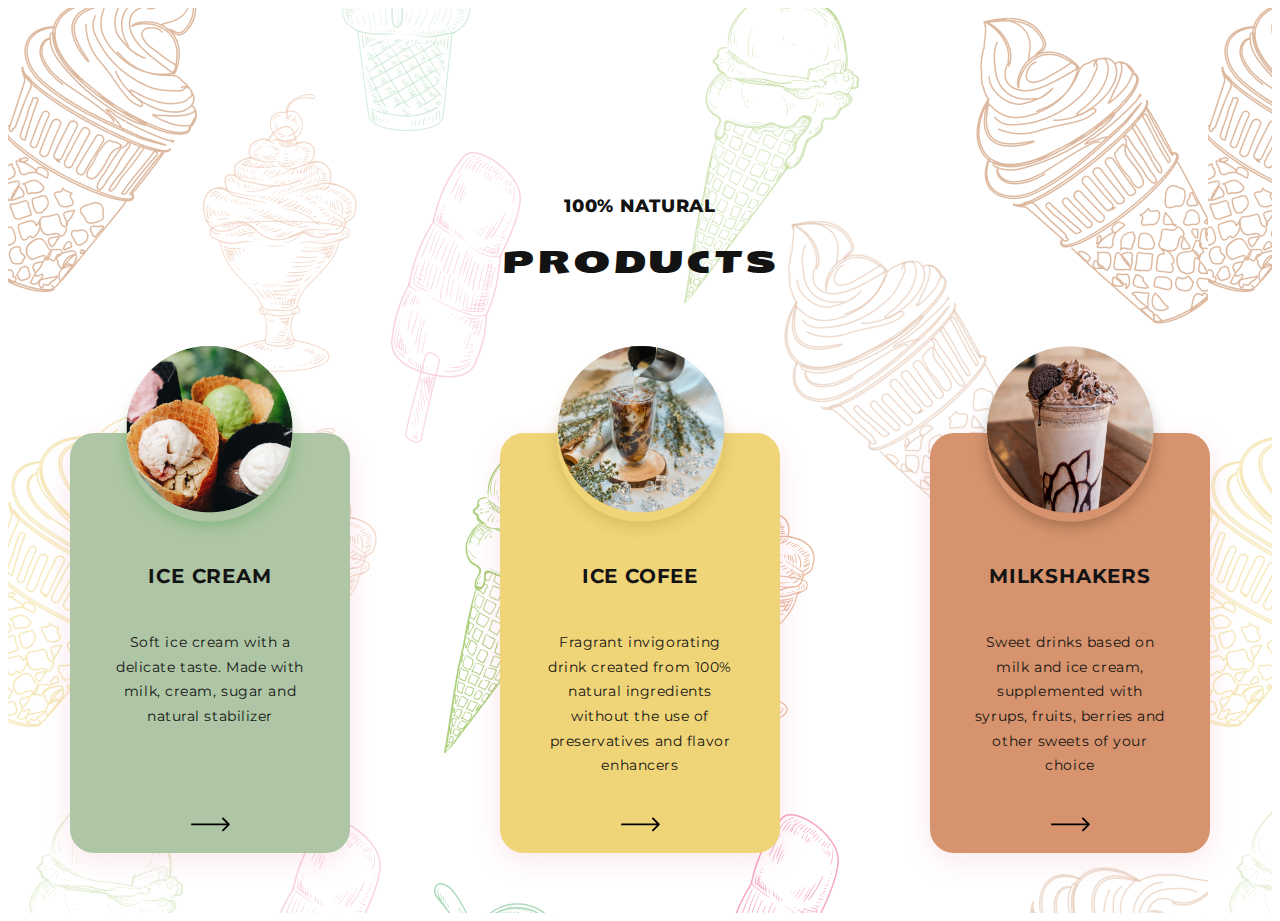
==== index.html @ 80692895 "work" ====
<!DOCTYPE html>
<html lang="en">
<head>
    <meta charset="UTF-8">
    <meta http-equiv="X-UA-Compatible" content="IE=edge">
    <meta name="viewport" content="width=device-width, initial-scale=1.0">
    <title>Document</title>
    <link rel="preconnect" href="https://fonts.googleapis.com">
    <link rel="preconnect" href="https://fonts.gstatic.com" crossorigin>
    <link
        href="https://fonts.googleapis.com/css2?family=Montserrat:wght@400;700&family=Raleway:wght@700&family=Roboto:wght@400;500;700;900&display=swap"
        rel="stylesheet">
        <link rel="preconnect" href="https://fonts.googleapis.com">
        <link rel="preconnect" href="https://fonts.gstatic.com" crossorigin>
        <link
            href="https://fonts.googleapis.com/css2?family=Montserrat:wght@400;700&family=Raleway:wght@700&family=Roboto:wght@400;500;700;900&family=Seymour+One&display=swap"
            rel="stylesheet">
        <link rel="stylesheet" href="https://cdnjs.cloudflare.com/ajax/libs/modern-normalize/1.1.0/modern-normalize.min.css"
            integrity="sha512-wpPYUAdjBVSE4KJnH1VR1HeZfpl1ub8YT/NKx4PuQ5NmX2tKuGu6U/JRp5y+Y8XG2tV+wKQpNHVUX03MfMFn9Q=="
            crossorigin="anonymous" referrerpolicy="no-referrer" />
            <link href="https://unpkg.com/aos@2.3.1/dist/aos.css" rel="stylesheet">
            <link rel="stylesheet" href="https://cdnjs.cloudflare.com/ajax/libs/animate.css/4.1.1/animate.min.css" />
    <link rel="stylesheet" href="./css/styles.css">
    <link rel="stylesheet" href="./css/main.css">
    
</head>
<body>
<section class="section">

    <div class="container">
        <div>
        <p class="ice">
        <label  for="" >100% natural</label>
        </p>
        </div>

        <h2 class="about">products</h2>
        <ul class="ice-card">
                    <div class="box1">
                    <li class="cards">
                    <img src="./img/Frame 65.png" class="img-ice" alt="картинка">
                    <div class="name-ice-name">
                    <h3 class="ice-name">ICE CREAM</h3>
                    <p class="name">Soft ice cream with a delicate taste. Made with milk, cream, sugar and natural stabilizer</p>
                    </div>
                <button type="button" class="btn">
                <svg class="" width="55px" height="15px">
                <use href="./img/icons.svg#icon-Frame-54"></use>
               </svg>
               </a>
               </button>
               </li>
               </div>
            
                    <div class="box2">
                        <li class="cards">
                            <img src="./img/Frame 66.png" class="img-ice" alt="картинка">
                        <div class="name-ice-name">
                            <h3 class="ice-name">ICE COFEE</h3>
                            <p class="name">Fragrant invigorating drink created from 100% natural ingredients without the use of preservatives and flavor enhancers</p>
                            </div>
                            <button type="button" class="btn">
                                    <svg class="arrow" width="55px" height="15px">
                                        <use href="./img/icons.svg#icon-Frame-54"></use>
                                    </svg>
                                </a>
                            </button>
                        </li>
                        </div>
                        
                        <div class="box3">
                        <li class="cards"><img src="./img/Frame 67.png" class="img-ice" alt="картинка">
                            <div class="name-ice-name">
                            <h3 class="ice-name">MILKSHAKERS</h3>
                            <p class="name">Sweet drinks based on milk and ice cream, supplemented with syrups, fruits, berries and other sweets of your choice</p>
                            </div>
                            <button type="button" class="btn">
                                    <svg class="" width="55px" height="15px">
                                        <use href="./img/icons.svg#icon-Frame-54"></use>
                                    </svg>
                                </a>
                            </button>
                        </li>
                        </div>
                       
            
        </ul>
    </div>
</section>

    
        
</body>
</html>
---- css/styles.css ----

---- css/main.css ----
p,
h1,
h2,
h3,
h4,
h5,
h6 {
  margin: 0;
}

ul {
  margin: 0;
  padding-left: 0;
}

ul {
  list-style: none;
}

button {
  cursor: pointer;
}

.btn {
  display: block;
  justify-content: center;
  margin-left: auto;
  margin-right: auto;
  margin-top: 60px;
  border-color: transparent;
  background: transparent;
}

.btn :hover {
  fill: #2196F3;
}

.section {
  width: 100%;
  height: 100%;
  margin-left: auto;
  margin-right: auto;
  padding-top: 60px;
  padding-bottom: 60px;
  background-image: url(../img/Frame\ 18.jpg);
}

@media screen and (min-width: 768px) {
  .section {
    padding-top: 80px;
    padding-bottom: 80px;
  }
}
@media screen and (min-width: 1200px) {
  .section {
    padding-top: 120px;
    padding-bottom: 60px;
  }
}
.container {
  width: 1200px;
  padding-left: 15px;
  padding-right: 15px;
  margin-left: auto;
  margin-right: auto;
}

@media screen and (min-width: 320px) {
  .container {
    width: 320px;
  }
}
@media screen and (min-width: 480px) {
  .container {
    width: 480px;
  }
}
@media screen and (min-width: 768px) {
  .container {
    width: 768px;
  }
}
@media screen and (min-width: 1200px) {
  .container {
    width: 1200px;
  }
}
.box1 {
  width: 280px;
  height: 420px;
  background: #AEC6A5;
  box-shadow: 0px 8px 30px rgba(212, 20, 67, 0.1);
  border-radius: 24px;
}

.box2 {
  width: 280px;
  height: 420px;
  background: #EFD478;
  box-shadow: 0px 8px 30px rgba(212, 20, 67, 0.1);
  border-radius: 24px;
}

.box3 {
  width: 280px;
  height: 420px;
  background: #D6936D;
  box-shadow: 0px 8px 30px rgba(212, 20, 67, 0.1);
  border-radius: 24px;
}

.ice {
  font-family: "Montserrat";
  font-style: normal;
  font-weight: 800;
  font-size: 18px;
  line-height: 37px;
  text-align: center;
  letter-spacing: 0.04em;
  text-transform: uppercase;
  color: #131313;
  margin-bottom: 12px;
  margin-top: 60px;
}

.about {
  font-family: "Seymour One";
  font-style: normal;
  font-weight: 400;
  font-size: 30px;
  line-height: 45px;
  text-align: center;
  letter-spacing: 0.06em;
  text-transform: uppercase;
  color: #131313;
  margin-top: 15px;
  margin-bottom: 148px;
}

.img-ice {
  position: absolute;
  width: 200px;
  height: 200px;
  top: -215px;
  right: 40px;
}

.cards {
  position: relative;
  width: 280px;
}

.ice-card {
  display: flex;
  flex-wrap: wrap;
  gap: 150px;
  justify-content: center;
}

.name-ice-name {
  text-align: center;
}

.ice-name {
  text-align: center;
  margin-bottom: 35px;
  margin-top: 125px;
  font-family: "Montserrat";
  font-style: normal;
  font-weight: 700;
  font-size: 20px;
  line-height: 37px;
  letter-spacing: 0.04em;
  text-transform: uppercase;
  color: #131313;
}

.name {
  width: 200px;
  height: 124px;
  font-family: "Montserrat";
  font-style: normal;
  font-weight: 400;
  font-size: 14px;
  line-height: 176%;
  letter-spacing: 0.04em;
  color: #131313;
  margin-left: auto;
  margin-right: auto;
}/*# sourceMappingURL=main.css.map */
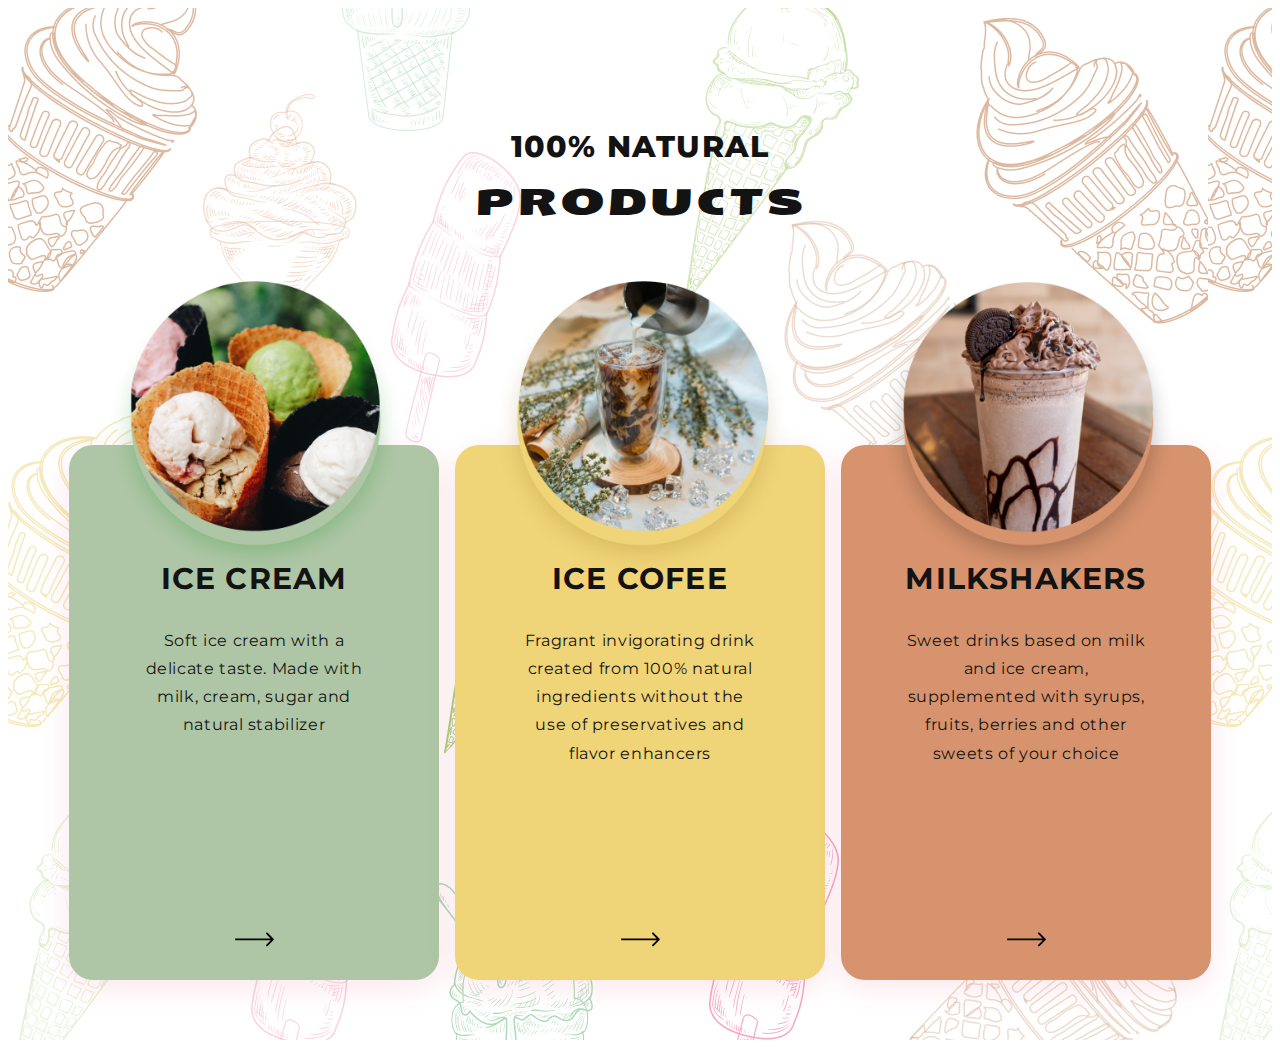
==== commit 3bd6712f: "progect" ====
--- a/index.html
+++ b/index.html
@@ -44,7 +44,7 @@
                     <p class="name">Soft ice cream with a delicate taste. Made with milk, cream, sugar and natural stabilizer</p>
                     </div>
                 <button type="button" class="btn">
-                <svg class="" width="55px" height="15px">
+                <svg class="arrow" width="55px" height="15px">
                 <use href="./img/icons.svg#icon-Frame-54"></use>
                </svg>
                </a>
@@ -75,7 +75,7 @@
                             <p class="name">Sweet drinks based on milk and ice cream, supplemented with syrups, fruits, berries and other sweets of your choice</p>
                             </div>
                             <button type="button" class="btn">
-                                    <svg class="" width="55px" height="15px">
+                                    <svg class="arrow" width="55px" height="15px">
                                         <use href="./img/icons.svg#icon-Frame-54"></use>
                                     </svg>
                                 </a>
--- a/css/main.css
+++ b/css/main.css
@@ -26,12 +26,26 @@
   justify-content: center;
   margin-left: auto;
   margin-right: auto;
-  margin-top: 60px;
+  margin-top: 80px;
   border-color: transparent;
   background: transparent;
 }
+@media screen and (min-width: 768px) {
+  .btn {
+    margin-top: 40px;
+  }
+}
+@media screen and (min-width: 1200px) {
+  .btn {
+    margin-top: 160px;
+  }
+}
 
 .btn :hover {
+  fill: #2196F3;
+}
+
+.btn:focus {
   fill: #2196F3;
 }
 
@@ -47,7 +61,7 @@
 
 @media screen and (min-width: 768px) {
   .section {
-    padding-top: 80px;
+    padding-top: 60px;
     padding-bottom: 80px;
   }
 }
@@ -92,6 +106,18 @@
   box-shadow: 0px 8px 30px rgba(212, 20, 67, 0.1);
   border-radius: 24px;
 }
+@media screen and (min-width: 768px) {
+  .box1 {
+    width: 224px;
+    height: 428px;
+  }
+}
+@media screen and (min-width: 1200px) {
+  .box1 {
+    width: 370px;
+    height: 535px;
+  }
+}
 
 .box2 {
   width: 280px;
@@ -100,6 +126,18 @@
   box-shadow: 0px 8px 30px rgba(212, 20, 67, 0.1);
   border-radius: 24px;
 }
+@media screen and (min-width: 768px) {
+  .box2 {
+    width: 224px;
+    height: 428px;
+  }
+}
+@media screen and (min-width: 1200px) {
+  .box2 {
+    width: 370px;
+    height: 535px;
+  }
+}
 
 .box3 {
   width: 280px;
@@ -107,6 +145,18 @@
   background: #D6936D;
   box-shadow: 0px 8px 30px rgba(212, 20, 67, 0.1);
   border-radius: 24px;
+}
+@media screen and (min-width: 768px) {
+  .box3 {
+    width: 224px;
+    height: 428px;
+  }
+}
+@media screen and (min-width: 1200px) {
+  .box3 {
+    width: 370px;
+    height: 535px;
+  }
 }
 
 .ice {
@@ -122,6 +172,17 @@
   margin-bottom: 12px;
   margin-top: 60px;
 }
+@media screen and (min-width: 768px) {
+  .ice {
+    font-size: 22px;
+  }
+}
+@media screen and (min-width: 1200px) {
+  .ice {
+    font-size: 30px;
+    margin-top: 0;
+  }
+}
 
 .about {
   font-family: "Seymour One";
@@ -137,17 +198,51 @@
   margin-bottom: 148px;
 }
 
+@media screen and (min-width: 768px) {
+  .about {
+    font-size: 34px;
+  }
+}
+@media screen and (min-width: 1200px) {
+  .about {
+    font-size: 36px;
+    margin-bottom: 220px;
+  }
+}
 .img-ice {
   position: absolute;
   width: 200px;
   height: 200px;
-  top: -215px;
+  top: -190px;
   right: 40px;
 }
 
+@media screen and (min-width: 768px) {
+  .img-ice {
+    right: 11px;
+  }
+}
+@media screen and (min-width: 1200px) {
+  .img-ice {
+    width: 300px;
+    height: 300px;
+    right: 33px;
+    top: -283px;
+  }
+}
 .cards {
   position: relative;
   width: 280px;
+}
+@media screen and (min-width: 768px) {
+  .cards {
+    width: 225px;
+  }
+}
+@media screen and (min-width: 1200px) {
+  .cards {
+    width: 370px;
+  }
 }
 
 .ice-card {
@@ -157,6 +252,13 @@
   justify-content: center;
 }
 
+@media screen and (min-width: 768px) {
+  .ice-card {
+    display: flex;
+    gap: 16px;
+    justify-content: center;
+  }
+}
 .name-ice-name {
   text-align: center;
 }
@@ -164,7 +266,7 @@
 .ice-name {
   text-align: center;
   margin-bottom: 35px;
-  margin-top: 125px;
+  margin-top: 105px;
   font-family: "Montserrat";
   font-style: normal;
   font-weight: 700;
@@ -173,6 +275,18 @@
   letter-spacing: 0.04em;
   text-transform: uppercase;
   color: #131313;
+}
+@media screen and (min-width: 768px) {
+  .ice-name {
+    font-size: 22px;
+    margin-bottom: 25px;
+    margin-top: 115px;
+  }
+}
+@media screen and (min-width: 1200px) {
+  .ice-name {
+    font-size: 30px;
+  }
 }
 
 .name {
@@ -187,4 +301,19 @@
   color: #131313;
   margin-left: auto;
   margin-right: auto;
+  margin-top: 30px;
+}
+@media screen and (min-width: 768px) {
+  .name {
+    width: 172px;
+    height: 174px;
+    font-size: 14px;
+  }
+}
+@media screen and (min-width: 1200px) {
+  .name {
+    width: 242px;
+    height: 142px;
+    font-size: 16px;
+  }
 }/*# sourceMappingURL=main.css.map */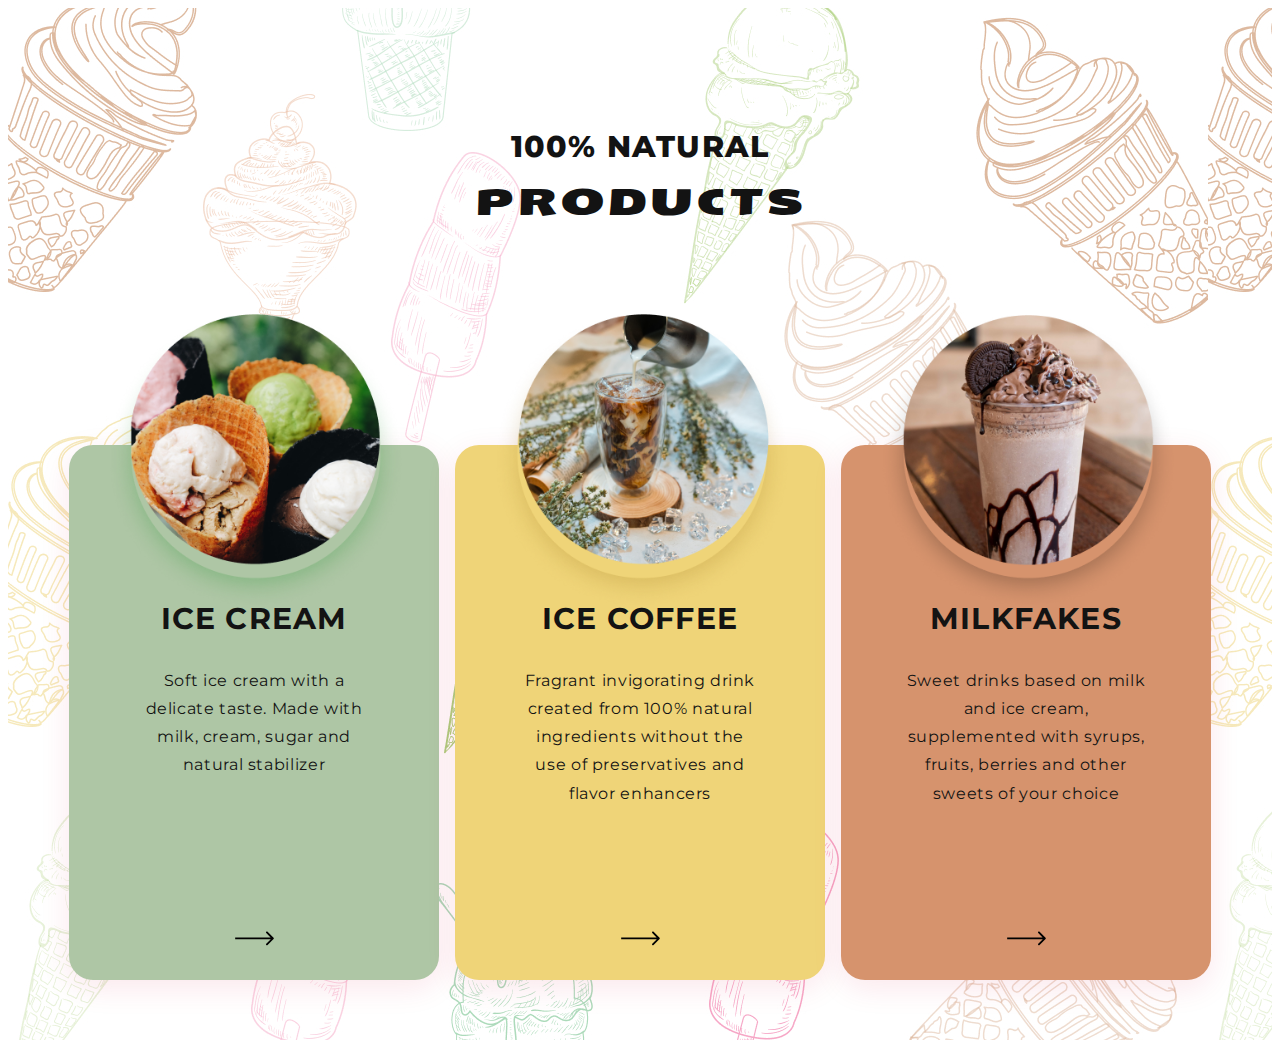
==== commit aa65ea8e: "correct" ====
--- a/index.html
+++ b/index.html
@@ -1,5 +1,6 @@
 <!DOCTYPE html>
 <html lang="en">
+
 <head>
     <meta charset="UTF-8">
     <meta http-equiv="X-UA-Compatible" content="IE=edge">
@@ -10,87 +11,80 @@
     <link
         href="https://fonts.googleapis.com/css2?family=Montserrat:wght@400;700&family=Raleway:wght@700&family=Roboto:wght@400;500;700;900&display=swap"
         rel="stylesheet">
-        <link rel="preconnect" href="https://fonts.googleapis.com">
-        <link rel="preconnect" href="https://fonts.gstatic.com" crossorigin>
-        <link
-            href="https://fonts.googleapis.com/css2?family=Montserrat:wght@400;700&family=Raleway:wght@700&family=Roboto:wght@400;500;700;900&family=Seymour+One&display=swap"
-            rel="stylesheet">
-        <link rel="stylesheet" href="https://cdnjs.cloudflare.com/ajax/libs/modern-normalize/1.1.0/modern-normalize.min.css"
-            integrity="sha512-wpPYUAdjBVSE4KJnH1VR1HeZfpl1ub8YT/NKx4PuQ5NmX2tKuGu6U/JRp5y+Y8XG2tV+wKQpNHVUX03MfMFn9Q=="
-            crossorigin="anonymous" referrerpolicy="no-referrer" />
-            <link href="https://unpkg.com/aos@2.3.1/dist/aos.css" rel="stylesheet">
-            <link rel="stylesheet" href="https://cdnjs.cloudflare.com/ajax/libs/animate.css/4.1.1/animate.min.css" />
+    <link rel="preconnect" href="https://fonts.googleapis.com">
+    <link rel="preconnect" href="https://fonts.gstatic.com" crossorigin>
+    <link
+        href="https://fonts.googleapis.com/css2?family=Montserrat:wght@400;700&family=Raleway:wght@700&family=Roboto:wght@400;500;700;900&family=Seymour+One&display=swap"
+        rel="stylesheet">
+    <link rel="stylesheet" href="https://cdnjs.cloudflare.com/ajax/libs/modern-normalize/1.1.0/modern-normalize.min.css"
+        integrity="sha512-wpPYUAdjBVSE4KJnH1VR1HeZfpl1ub8YT/NKx4PuQ5NmX2tKuGu6U/JRp5y+Y8XG2tV+wKQpNHVUX03MfMFn9Q=="
+        crossorigin="anonymous" referrerpolicy="no-referrer" />
+    <link href="https://unpkg.com/aos@2.3.1/dist/aos.css" rel="stylesheet">
+    <link rel="stylesheet" href="https://cdnjs.cloudflare.com/ajax/libs/animate.css/4.1.1/animate.min.css" />
     <link rel="stylesheet" href="./css/styles.css">
-    <link rel="stylesheet" href="./css/main.css">
-    
+<!-- <link rel="stylesheet" href="./css/main.css">-->
+
 </head>
+
 <body>
-<section class="section">
+    <section class="section">
+        <div class="container">
+            <div>
+                <p class="ice">
+                    <label for="">100% natural</label>
+                </p>
+            </div>
 
-    <div class="container">
-        <div>
-        <p class="ice">
-        <label  for="" >100% natural</label>
-        </p>
+            <h2 class="about">products</h2>
+            <ul class="ice-card">
+                    <li class="cards box1">
+                        <img src="./img/Frame65.png" class="img-ice" alt="картинка">
+                        <div class="name-ice-name">
+                            <h3 class="ice-name">ICE CREAM</h3>
+                            <p class="name">Soft ice cream with a delicate taste. Made with milk, cream, sugar and
+                                natural stabilizer</p>
+                        
+                        <button type="button" class="btn">
+                            <svg class="arrow" width="55px" height="15px">
+                                <use href="./img/icons.svg#icon-Frame-54"></use>
+                            </svg>
+                        </button>
+                        </div>
+                    </li>
+
+                    <li class="cards box2">
+                        <img src="./img/Frame66.png" class="img-ice" alt="картинка">
+                        <div class="name-ice-name">
+                            <h3 class="ice-name">ICE COFfEE</h3>
+                            <p class="name">Fragrant invigorating drink created from 100% natural ingredients without the use of preservatives and flavor enhancers</p>
+                    
+                            <button type="button" class="btn">
+                                <svg class="arrow" width="55px" height="15px">
+                                    <use href="./img/icons.svg#icon-Frame-54"></use>
+                                </svg>
+                            </button>
+                        </div>
+                    </li>
+
+                    <li class="cards box3">
+                        <img src="./img/Frame67.png" class="img-ice" alt="картинка">
+                        <div class="name-ice-name">
+                            <h3 class="ice-name">MILKFAKES</h3>
+                            <p class="name">Sweet drinks based on milk and ice cream, supplemented with syrups, fruits, berries and other sweets of your choice</p>
+                    
+                            <button type="button" class="btn">
+                                <svg class="arrow" width="55px" height="15px">
+                                    <use href="./img/icons.svg#icon-Frame-54"></use>
+                                </svg>
+                            </button>
+                        </div>
+                    </li>
+            </ul>
         </div>
-
-        <h2 class="about">products</h2>
-        <ul class="ice-card">
-                    <div class="box1">
-                    <li class="cards">
-                    <img src="./img/Frame 65.png" class="img-ice" alt="картинка">
-                    <div class="name-ice-name">
-                    <h3 class="ice-name">ICE CREAM</h3>
-                    <p class="name">Soft ice cream with a delicate taste. Made with milk, cream, sugar and natural stabilizer</p>
-                    </div>
-                <button type="button" class="btn">
-                <svg class="arrow" width="55px" height="15px">
-                <use href="./img/icons.svg#icon-Frame-54"></use>
-               </svg>
-               </a>
-               </button>
-               </li>
-               </div>
-            
-                    <div class="box2">
-                        <li class="cards">
-                            <img src="./img/Frame 66.png" class="img-ice" alt="картинка">
-                        <div class="name-ice-name">
-                            <h3 class="ice-name">ICE COFEE</h3>
-                            <p class="name">Fragrant invigorating drink created from 100% natural ingredients without the use of preservatives and flavor enhancers</p>
-                            </div>
-                            <button type="button" class="btn">
-                                    <svg class="arrow" width="55px" height="15px">
-                                        <use href="./img/icons.svg#icon-Frame-54"></use>
-                                    </svg>
-                                </a>
-                            </button>
-                        </li>
-                        </div>
-                        
-                        <div class="box3">
-                        <li class="cards"><img src="./img/Frame 67.png" class="img-ice" alt="картинка">
-                            <div class="name-ice-name">
-                            <h3 class="ice-name">MILKSHAKERS</h3>
-                            <p class="name">Sweet drinks based on milk and ice cream, supplemented with syrups, fruits, berries and other sweets of your choice</p>
-                            </div>
-                            <button type="button" class="btn">
-                                    <svg class="arrow" width="55px" height="15px">
-                                        <use href="./img/icons.svg#icon-Frame-54"></use>
-                                    </svg>
-                                </a>
-                            </button>
-                        </li>
-                        </div>
-                       
-            
-        </ul>
-    </div>
-</section>
-
-    
-        
-</body>
-</html>
+    </section>
 
 
+
+</body>
+
+</html>
--- a/css/styles.css
+++ b/css/styles.css
@@ -1,6 +1,353 @@
-
-
-
-
-
-
+p,
+h1,
+h2,
+h3,
+h4,
+h5,
+h6 {
+    margin: 0;
+}
+
+ul {
+    margin: 0;
+    padding-left: 0;
+}
+
+ul {
+    list-style: none;
+}
+
+button {
+    cursor: pointer;
+}
+
+.btn {
+    display: block;
+    justify-content: center;
+    margin-left: auto;
+    margin-right: auto;
+    padding-top: 120px;
+    border-color: transparent;
+    background: transparent;
+}
+
+@media screen and (min-width: 768px) {
+    .btn {
+        padding-top: 80px;
+    }
+}
+
+@media screen and (min-width: 1200px) {
+    .btn {
+        padding-top: 120px;
+    }
+}
+
+.btn :hover {
+    fill: #2196F3;
+}
+
+.btn:focus {
+    fill: #2196F3;
+}
+
+.section {
+    width: 100%;
+    height: 100%;
+    margin-left: auto;
+    margin-right: auto;
+    padding-top: 60px;
+    padding-bottom: 60px;
+    background-image: url(../img/Frame18.jpg);
+}
+
+@media screen and (min-width: 768px) {
+    .section {
+        padding-top: 60px;
+        padding-bottom: 80px;
+    }
+}
+
+@media screen and (min-width: 1200px) {
+    .section {
+        padding-top: 120px;
+        padding-bottom: 60px;
+    }
+}
+
+.container {
+    width: 1200px;
+    padding-left: 15px;
+    padding-right: 15px;
+    margin-left: auto;
+    margin-right: auto;
+}
+
+@media screen and (min-width: 320px) {
+    .container {
+        width: 310px;
+    }
+}
+
+@media screen and (min-width: 480px) {
+    .container {
+        width: 310px;
+    }
+}
+
+@media screen and (min-width: 768px) {
+    .container {
+        width: 768px;
+    }
+}
+
+@media screen and (min-width: 1200px) {
+    .container {
+        width: 1200px;
+    }
+}
+
+.box1 {
+    width: 280px;
+    height: 420px;
+    background: #AEC6A5;
+    box-shadow: 0px 8px 30px rgba(212, 20, 67, 0.1);
+    border-radius: 24px;
+}
+
+@media screen and (min-width: 768px) {
+    .box1 {
+        width: 224px;
+        height: 428px;
+    }
+}
+
+@media screen and (min-width: 1200px) {
+    .box1 {
+        width: 370px;
+        height: 535px;
+    }
+}
+
+.box2 {
+    width: 280px;
+    height: 420px;
+    background: #EFD478;
+    box-shadow: 0px 8px 30px rgba(212, 20, 67, 0.1);
+    border-radius: 24px;
+}
+
+@media screen and (min-width: 768px) {
+    .box2 {
+        width: 224px;
+        height: 428px;
+    }
+}
+
+@media screen and (min-width: 1200px) {
+    .box2 {
+        width: 370px;
+        height: 535px;
+    }
+}
+
+.box3 {
+    width: 280px;
+    height: 420px;
+    background: #D6936D;
+    box-shadow: 0px 8px 30px rgba(212, 20, 67, 0.1);
+    border-radius: 24px;
+}
+
+@media screen and (min-width: 768px) {
+    .box3 {
+        width: 224px;
+        height: 428px;
+    }
+}
+
+@media screen and (min-width: 1200px) {
+    .box3 {
+        width: 370px;
+        height: 535px;
+    }
+}
+
+.ice {
+    font-family: "Montserrat";
+    font-style: normal;
+    font-weight: 800;
+    font-size: 18px;
+    line-height: 37px;
+    text-align: center;
+    letter-spacing: 0.04em;
+    text-transform: uppercase;
+    color: #131313;
+    margin-bottom: 12px;
+    margin-top: 60px;
+}
+
+@media screen and (min-width: 768px) {
+    .ice {
+        font-size: 22px;
+    }
+}
+
+@media screen and (min-width: 1200px) {
+    .ice {
+        font-size: 30px;
+        margin-top: 0;
+    }
+}
+
+.about {
+    font-family: "Seymour One";
+    font-style: normal;
+    font-weight: 400;
+    font-size: 30px;
+    line-height: 45px;
+    text-align: center;
+    letter-spacing: 0.06em;
+    text-transform: uppercase;
+    color: #131313;
+    margin-top: 15px;
+    margin-bottom: 148px;
+}
+
+@media screen and (min-width: 768px) {
+    .about {
+        font-size: 34px;
+    }
+}
+
+@media screen and (min-width: 1200px) {
+    .about {
+        font-size: 36px;
+        margin-bottom: 220px;
+    }
+}
+
+.img-ice {
+    position: absolute;
+    width: 200px;
+    height: 200px;
+    top: -90px;
+    right: 40px;
+}
+
+@media screen and (min-width: 768px) {
+    .img-ice {
+        right: 11px;
+    }
+}
+
+@media screen and (min-width: 1200px) {
+    .img-ice {
+        width: 300px;
+        height: 300px;
+        right: 33px;
+        top: -135px;
+    }
+}
+
+.cards {
+    position: relative;
+    /*width: 280px;*/
+}
+
+@media screen and (min-width: 768px) {
+    .cards {
+        width: 225px;
+    }
+}
+
+@media screen and (min-width: 1200px) {
+    .cards {
+        width: 370px;
+    }
+}
+
+.ice-card {
+    display: flex;
+    flex-wrap: wrap;
+    gap: 150px;
+    justify-content: center;
+}
+
+@media screen and (min-width: 768px) {
+    .ice-card {
+        display: flex;
+        gap: 16px;
+        justify-content: center;
+    }
+}
+
+
+.name-ice-name {
+    text-align: center;
+   
+}
+
+.ice-name {
+    text-align: center;
+    padding-top: 105px;
+    font-family: "Montserrat";
+    font-style: normal;
+    font-weight: 700;
+    font-size: 20px;
+    line-height: 37px;
+    letter-spacing: 0.04em;
+    text-transform: uppercase;
+    color: #131313;
+}
+
+@media screen and (min-width: 768px) {
+    .ice-name {
+        font-size: 22px;
+        padding-top: 105px;
+    }
+}
+
+@media screen and (min-width: 1200px) {
+    .ice-name {
+        padding-top: 155px;
+        font-size: 30px;
+    }
+}
+
+.name {
+    width: 200px;
+    height: 124px;
+    font-family: "Montserrat";
+    font-style: normal;
+    font-weight: 400;
+    font-size: 14px;
+    line-height: 176%;
+    letter-spacing: 0.04em;
+    color: #131313;
+    margin-left: auto;
+    margin-right: auto;
+    padding-top: 30px;
+}
+
+@media screen and (min-width: 768px) {
+    .name {
+        width: 172px;
+        height: 174px;
+        font-size: 14px;
+    }
+}
+
+@media screen and (min-width: 1200px) {
+    .name {
+        width: 242px;
+        height: 142px;
+        font-size: 16px;
+    }
+}
+
+
+
+
+
+
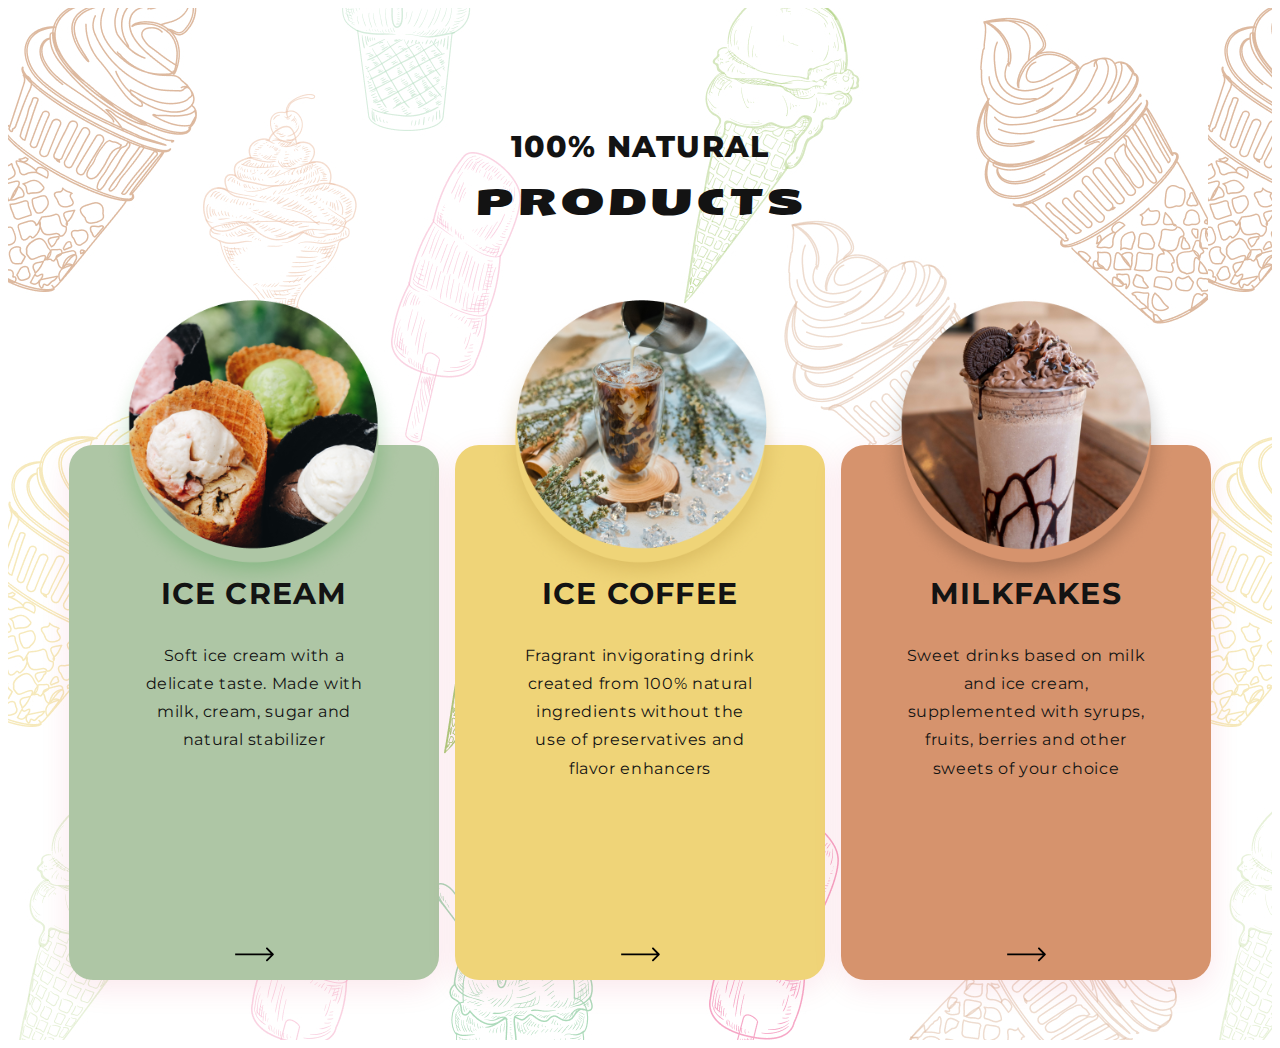
==== commit 6b2b72b4: "correct" ====
--- a/index.html
+++ b/index.html
@@ -21,59 +21,54 @@
         crossorigin="anonymous" referrerpolicy="no-referrer" />
     <link href="https://unpkg.com/aos@2.3.1/dist/aos.css" rel="stylesheet">
     <link rel="stylesheet" href="https://cdnjs.cloudflare.com/ajax/libs/animate.css/4.1.1/animate.min.css" />
-    <link rel="stylesheet" href="./css/styles.css">
-<!-- <link rel="stylesheet" href="./css/main.css">-->
+<!-- <link rel="stylesheet" href="./css/styles.css">-->
+<link rel="stylesheet" href="./css/main.min.css">
 
 </head>
 
 <body>
     <section class="section">
         <div class="container">
-            <div>
-                <p class="ice">
-                    <label for="">100% natural</label>
-                </p>
-            </div>
-
+            
+            <p class="ice">100% natural</p>
             <h2 class="about">products</h2>
-            <ul class="ice-card">
-                    <li class="cards box1">
-                        <img src="./img/Frame65.png" class="img-ice" alt="картинка">
-                        <div class="name-ice-name">
-                            <h3 class="ice-name">ICE CREAM</h3>
-                            <p class="name">Soft ice cream with a delicate taste. Made with milk, cream, sugar and
+            <ul class="products">
+                    <li class="products__cards products__box-green">
+                        
+                        <div class="products__ice-name">
+                            <h3 class="products__title">ICE CREAM</h3>
+                            <p class="products__txt">Soft ice cream with a delicate taste. Made with milk, cream, sugar and
                                 natural stabilizer</p>
-                        
-                        <button type="button" class="btn">
-                            <svg class="arrow" width="55px" height="15px">
+                        <button type="button" class="products__btn">
+                            <svg class="products__arrow" width="55px" height="15px">
                                 <use href="./img/icons.svg#icon-Frame-54"></use>
                             </svg>
                         </button>
                         </div>
                     </li>
 
-                    <li class="cards box2">
-                        <img src="./img/Frame66.png" class="img-ice" alt="картинка">
-                        <div class="name-ice-name">
-                            <h3 class="ice-name">ICE COFfEE</h3>
-                            <p class="name">Fragrant invigorating drink created from 100% natural ingredients without the use of preservatives and flavor enhancers</p>
+                    <li class="products__cards products__box-yello">
+                        
+                        <div class="products__ice-name">
+                            <h3 class="products__title">ICE COFfEE</h3>
+                            <p class="products__txt">Fragrant invigorating drink created from 100% natural ingredients without the use of preservatives and flavor enhancers</p>
                     
-                            <button type="button" class="btn">
-                                <svg class="arrow" width="55px" height="15px">
+                            <button type="button" class="products__btn">
+                                <svg class="products__arrow" width="55px" height="15px">
                                     <use href="./img/icons.svg#icon-Frame-54"></use>
                                 </svg>
                             </button>
                         </div>
                     </li>
 
-                    <li class="cards box3">
-                        <img src="./img/Frame67.png" class="img-ice" alt="картинка">
-                        <div class="name-ice-name">
-                            <h3 class="ice-name">MILKFAKES</h3>
-                            <p class="name">Sweet drinks based on milk and ice cream, supplemented with syrups, fruits, berries and other sweets of your choice</p>
+                    <li class="products__cards products__box-brown">
+                        
+                        <div class="products__ice-name">
+                            <h3 class="products__title">MILKFAKES</h3>
+                            <p class="products__txt">Sweet drinks based on milk and ice cream, supplemented with syrups, fruits, berries and other sweets of your choice</p>
                     
-                            <button type="button" class="btn">
-                                <svg class="arrow" width="55px" height="15px">
+                            <button type="button" class="products__btn">
+                                <svg class="products__arrow" width="55px" height="15px">
                                     <use href="./img/icons.svg#icon-Frame-54"></use>
                                 </svg>
                             </button>
@@ -82,9 +77,6 @@
             </ul>
         </div>
     </section>
-
-
-
 </body>
 
 </html>
--- a/css/main.min.css
+++ b/css/main.min.css
@@ -0,0 +1 @@
+p,h1,h2,h3,h4,h5,h6{margin:0}ul{margin:0;padding-left:0}ul{list-style:none}button{cursor:pointer}.products__btn{display:block;justify-content:center;margin-left:auto;margin-right:auto;margin-top:80px;border-color:rgba(0,0,0,0);background:rgba(0,0,0,0)}@media screen and (min-width: 768px){.products__btn{margin-top:40px}}@media screen and (min-width: 1200px){.products__btn{margin-top:160px}}.products__btn :hover{fill:#2196f3}.products__btn:focus{fill:#2196f3}.section{width:100%;height:100%;margin-left:auto;margin-right:auto;padding-top:60px;padding-bottom:60px;background-image:url(../img/Frame18.jpg)}@media screen and (min-width: 768px){.section{padding-top:60px;padding-bottom:80px}}@media screen and (min-width: 1200px){.section{padding-top:120px;padding-bottom:60px}}.container{width:100% px;padding-left:15px;padding-right:15px;margin-left:auto;margin-right:auto}@media screen and (min-width: 220px){.container{width:320px}}@media screen and (min-width: 480px){.container{width:480px}}@media screen and (min-width: 768px){.container{width:768px}}@media screen and (min-width: 1200px){.container{width:1200px}}.products__box-green{width:280px;height:420px;background:#aec6a5;box-shadow:0px 8px 30px rgba(212,20,67,.1);border-radius:24px}@media screen and (min-width: 768px){.products__box-green{width:224px;height:428px}}@media screen and (min-width: 1200px){.products__box-green{width:370px;height:535px}}.products__box-green::before{content:"";position:absolute;width:199px;height:197px;top:0px;left:50%;z-index:1;border-radius:50%;background-position:center;background-image:url(../img/Frame65.png);background-size:contain}@media screen and (min-width: 220px)and (max-width: 479px){.products__box-green::before{transform:translate(-50%, -50%)}}@media screen and (min-width: 480px)and (max-width: 767px){.products__box-green::before{transform:translate(-50%, -50%)}}@media screen and (min-width: 768px)and (max-width: 1199px){.products__box-green::before{transform:translate(-50%, -50%)}}@media screen and (min-width: 1200px){.products__box-green::before{width:300px;height:300px;transform:translate(-50%, -50%)}}.products__box-yello{width:100%;height:420px;background:#efd478;box-shadow:0px 8px 30px rgba(212,20,67,.1);border-radius:24px}@media screen and (min-width: 768px){.products__box-yello{width:224px;height:428px}}@media screen and (min-width: 1200px){.products__box-yello{width:370px;height:535px}}.products__box-yello::before{content:"";position:absolute;width:199px;height:197px;top:0px;left:50%;z-index:1;border-radius:50%;background-position:center;background-image:url(../img/Frame66.png);background-size:contain}@media screen and (min-width: 220px)and (max-width: 479px){.products__box-yello::before{transform:translate(-50%, -50%)}}@media screen and (min-width: 480px)and (max-width: 767px){.products__box-yello::before{transform:translate(-50%, -50%)}}@media screen and (min-width: 768px)and (max-width: 1199px){.products__box-yello::before{transform:translate(-50%, -50%)}}@media screen and (min-width: 1200px){.products__box-yello::before{width:300px;height:300px;transform:translate(-50%, -50%)}}.products__box-brown{width:280px;height:420px;background:#d6936d;box-shadow:0px 8px 30px rgba(212,20,67,.1);border-radius:24px}@media screen and (min-width: 768px){.products__box-brown{width:224px;height:428px}}@media screen and (min-width: 1200px){.products__box-brown{width:370px;height:535px}}.products__box-brown::before{content:"";position:absolute;width:199px;height:197px;top:0px;left:50%;z-index:1;border-radius:50%;background-position:center;background-image:url(../img/Frame67.png);background-size:contain}@media screen and (min-width: 220px)and (max-width: 479px){.products__box-brown::before{transform:translate(-50%, -50%)}}@media screen and (min-width: 480px)and (max-width: 767px){.products__box-brown::before{transform:translate(-50%, -50%)}}@media screen and (min-width: 768px)and (max-width: 1199px){.products__box-brown::before{transform:translate(-50%, -50%)}}@media screen and (min-width: 1200px){.products__box-brown::before{width:300px;height:300px;transform:translate(-50%, -50%)}}.ice{font-family:"Montserrat";font-style:normal;font-weight:800;font-size:18px;line-height:37px;text-align:center;letter-spacing:.04em;text-transform:uppercase;color:#131313;margin-bottom:12px;margin-top:60px}@media screen and (min-width: 768px){.ice{font-size:22px}}@media screen and (min-width: 1200px){.ice{font-size:30px;margin-top:0}}.about{font-family:"Seymour One";font-style:normal;font-weight:400;font-size:30px;line-height:45px;text-align:center;letter-spacing:.06em;text-transform:uppercase;color:#131313;margin-top:15px;margin-bottom:148px}@media screen and (min-width: 768px){.about{font-size:34px}}@media screen and (min-width: 1200px){.about{font-size:36px;margin-bottom:220px}}.products__img{position:absolute;width:200px;height:200px;top:-90px;right:40px}@media screen and (min-width: 768px){.products__img{right:11px}}@media screen and (min-width: 1200px){.products__img{width:300px;height:300px;right:33px;top:-283px}}.products__cards{position:relative;width:280px}@media screen and (min-width: 768px){.products__cards{width:225px}}@media screen and (min-width: 1200px){.products__cards{width:370px}}.products{display:flex;flex-wrap:wrap;gap:150px;justify-content:center}@media screen and (min-width: 768px){.products{display:flex;gap:16px;justify-content:center}}.products__ice-name{text-align:center}.products__title{text-align:center;margin-bottom:35px;margin-top:90px;font-family:"Montserrat";font-style:normal;font-weight:700;font-size:20px;line-height:37px;letter-spacing:.04em;text-transform:uppercase;color:#131313}@media screen and (min-width: 768px){.products__title{font-size:22px;margin-bottom:25px;margin-top:130px}}@media screen and (min-width: 1200px){.products__title{font-size:30px}}.products__txt{width:200px;height:124px;font-family:"Montserrat";font-style:normal;font-weight:400;font-size:14px;line-height:176%;letter-spacing:.04em;color:#131313;margin-left:auto;margin-right:auto;margin-top:30px}@media screen and (min-width: 768px){.products__txt{width:172px;height:174px;font-size:14px}}@media screen and (min-width: 1200px){.products__txt{width:242px;height:142px;font-size:16px}}/*# sourceMappingURL=main.min.css.map */